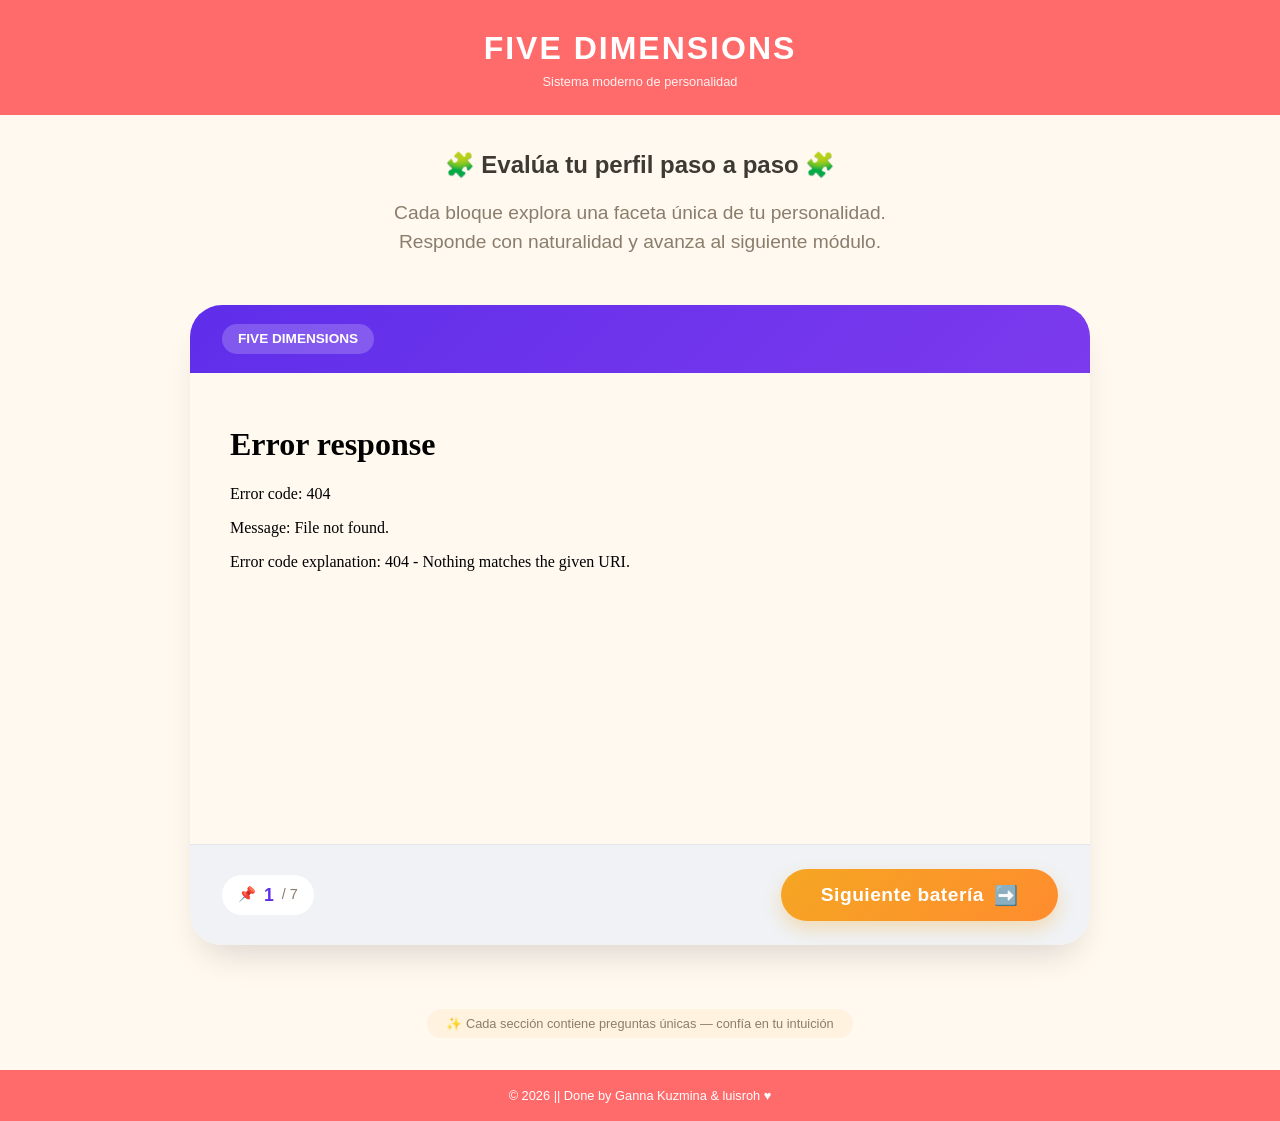
==== test.html @ 9b01ed00 "ADD[Big_five_test] Whole project structure. Basic JS functionality for current html documents. Quest" ====
<!DOCTYPE html>
<html lang="es">

<head>
    <meta charset="UTF-8">
    <meta name="viewport" content="width=device-width, initial-scale=1.0">
    <title>Five dimensions | Evaluación de Personalidad</title>
    <link rel="stylesheet" href="assets/CSS/test.css">

</head>

<body>
    <header>
        <h1>FIVE DIMENSIONS</h1>
        <p class="subheader">Sistema moderno de personalidad</p>
    </header>

    <main>
        <div class="hero">
            <h2>🧩 Evalúa tu perfil paso a paso 🧩</h2>
            <p class="hero-description">
                Cada bloque explora una faceta única de tu personalidad.<br>
                Responde con naturalidad y avanza al siguiente módulo.
            </p>
        </div>

        <div class="test-container">
            <div class="test-header">
                <div class="progress-badge">FIVE DIMENSIONS</div>
            </div>

            <div class="questions-iframe-area">
                <iframe id="questionFrame" src="batches/batch_1.html" title="Batería de preguntas"></iframe>
            </div>

            <div class="test-footer">
                <div class="question-counter">
                    <span>📌</span>
                    <span class="counter-number" id="currentModuleLabel">1</span>
                    <span>/ 7</span>
                </div>
                <button class="btn-next" id="nextButton">
                    Siguiente batería
                    <span>➡️</span>
                </button>
            </div>
        </div>

        <div>
            <span class="info-note">✨ Cada sección contiene preguntas únicas — confía en tu intuición</span>
        </div>
    </main>

    <footer>
        <p>&copy; 2026 || Done by Ganna Kuzmina & luisroh &hearts;</p>
    </footer>

    <script src="assets/JS/test.js"></script>
</body>

</html>
---- assets/CSS/test.css ----
:root {
    --primary-colour: #5F2EEA;
    --secondary-colour: #FF6B6B;
    --background-colour: #FFF9F0;
    --background2-colour: #F0F2F5;
    --font-colour: #3D3A34;
    --font-secondary-colour: #8B7D6B;
    --highlight-colour: #F5A623;

    --font-family: 'Segoe UI', Tahoma, Geneva, Verdana, sans-serif;

    --font-size-sm: 0.8rem;
    --font-size: 1rem;
    --font-size-md: 1.2rem;
    --font-size-lg: 1.5rem;
    --font-size-xl: 2rem;

    --font-light: 300;
    --font-regular: 400;
    --font-bold: 700;

    --line-height: 1.5;
}

*,
*::before,
*::after {
    box-sizing: border-box;
    margin: 0;
    padding: 0;
}

body {
    font-family: var(--font-family);
    background-color: var(--background-colour);
    color: var(--font-colour);
    font-size: var(--font-size);
    line-height: var(--line-height);
}


header {
    background-color: var(--secondary-colour);
    text-align: center;
    padding: 1.5rem;
    color: white;
}

header h1 {
    font-size: var(--font-size-xl);
    letter-spacing: 2px;
}

.subheader {
    font-size: var(--font-size-sm);
    opacity: 0.9;
}

main {
    display: flex;
    flex-direction: column;
    align-items: center;
    gap: 3rem;
    padding: 2rem 1rem;
}

.hero {
    text-align: center;
    max-width: 800px;
}

.hero h2 {
    font-size: var(--font-size-lg);
    margin-bottom: 1rem;
}

.hero-description {
    font-size: var(--font-size-md);
    color: var(--font-secondary-colour);
}

.test-container {
    background: white;
    border-radius: 32px;
    box-shadow: 0 20px 35px -12px rgba(0, 0, 0, 0.15);
    overflow: hidden;
    width: 100%;
    max-width: 900px;
    margin: 0 auto;
    transition: all 0.3s ease;
}

.test-header {
    background: linear-gradient(135deg, var(--primary-colour) 0%, #7C3AED 100%);
    padding: 1.2rem 2rem;
    color: white;
    display: flex;
    justify-content: space-between;
    align-items: baseline;
    flex-wrap: wrap;
    gap: 0.5rem;
}

.test-header h3 {
    margin: 0;
    font-size: 1.3rem;
    text-align: left;
    color: white;
}

.progress-badge {
    background: rgba(255, 255, 255, 0.2);
    padding: 0.3rem 1rem;
    border-radius: 40px;
    font-size: 0.85rem;
    font-weight: var(--font-bold);
}

.questions-iframe-area {
    padding: 2rem;
    min-height: 450px;
    background: var(--background-colour);
    transition: all 0.2s;
}

iframe {
    width: 100%;
    border: none;
    background: transparent;
    transition: height 0.2s ease;
}

.test-footer {
    padding: 1.5rem 2rem;
    background: var(--background2-colour);
    border-top: 1px solid rgba(0, 0, 0, 0.05);
    display: flex;
    justify-content: space-between;
    align-items: center;
    flex-wrap: wrap;
    gap: 1rem;
}

.question-counter {
    font-size: 0.9rem;
    color: var(--font-secondary-colour);
    background: white;
    padding: 0.4rem 1rem;
    border-radius: 40px;
    display: inline-flex;
    align-items: center;
    gap: 0.5rem;
}

.counter-number {
    font-weight: var(--font-bold);
    color: var(--primary-colour);
    font-size: 1.1rem;
}


.btn-next {
    background: linear-gradient(135deg, var(--highlight-colour) 0%, #FF8C2E 100%);
    border: none;
    padding: 0.9rem 2.5rem;
    font-size: 1.2rem;
    font-weight: var(--font-bold);
    border-radius: 60px;
    cursor: pointer;
    transition: all 0.25s;
    color: white;
    display: inline-flex;
    align-items: center;
    gap: 0.6rem;
    box-shadow: 0 8px 18px rgba(245, 166, 35, 0.3);
    letter-spacing: 0.5px;
}

.btn-next:hover {
    transform: translateY(-3px);
    box-shadow: 0 15px 25px -8px rgba(245, 166, 35, 0.5);
    background: linear-gradient(135deg, var(--highlight-colour) 0%, #FF7A1F 100%);
}

.btn-next:active {
    transform: translateY(1px);
}

.test-container {
    animation: fadeSlide 0.4s ease-out;
}

.info-note {
    text-align: center;
    margin-top: 1rem;
    font-size: 0.8rem;
    color: var(--font-secondary-colour);
    background: #FFF3E0;
    display: inline-block;
    padding: 0.3rem 1.2rem;
    border-radius: 50px;
}

footer {
    background-color: var(--secondary-colour);
    text-align: center;
    padding: 1rem;
    color: white;
    font-size: var(--font-size-sm);
}


@media (max-width: 680px) {
    .questions-iframe-area {
        padding: 1.2rem;
    }

    .test-footer {
        flex-direction: column;
        align-items: stretch;
        text-align: center;
    }

    .btn-next {
        justify-content: center;
    }
}


@keyframes fadeSlide {
    from {
        opacity: 0;
        transform: translateY(8px);
    }

    to {
        opacity: 1;
        transform: translateY(0);
    }
}
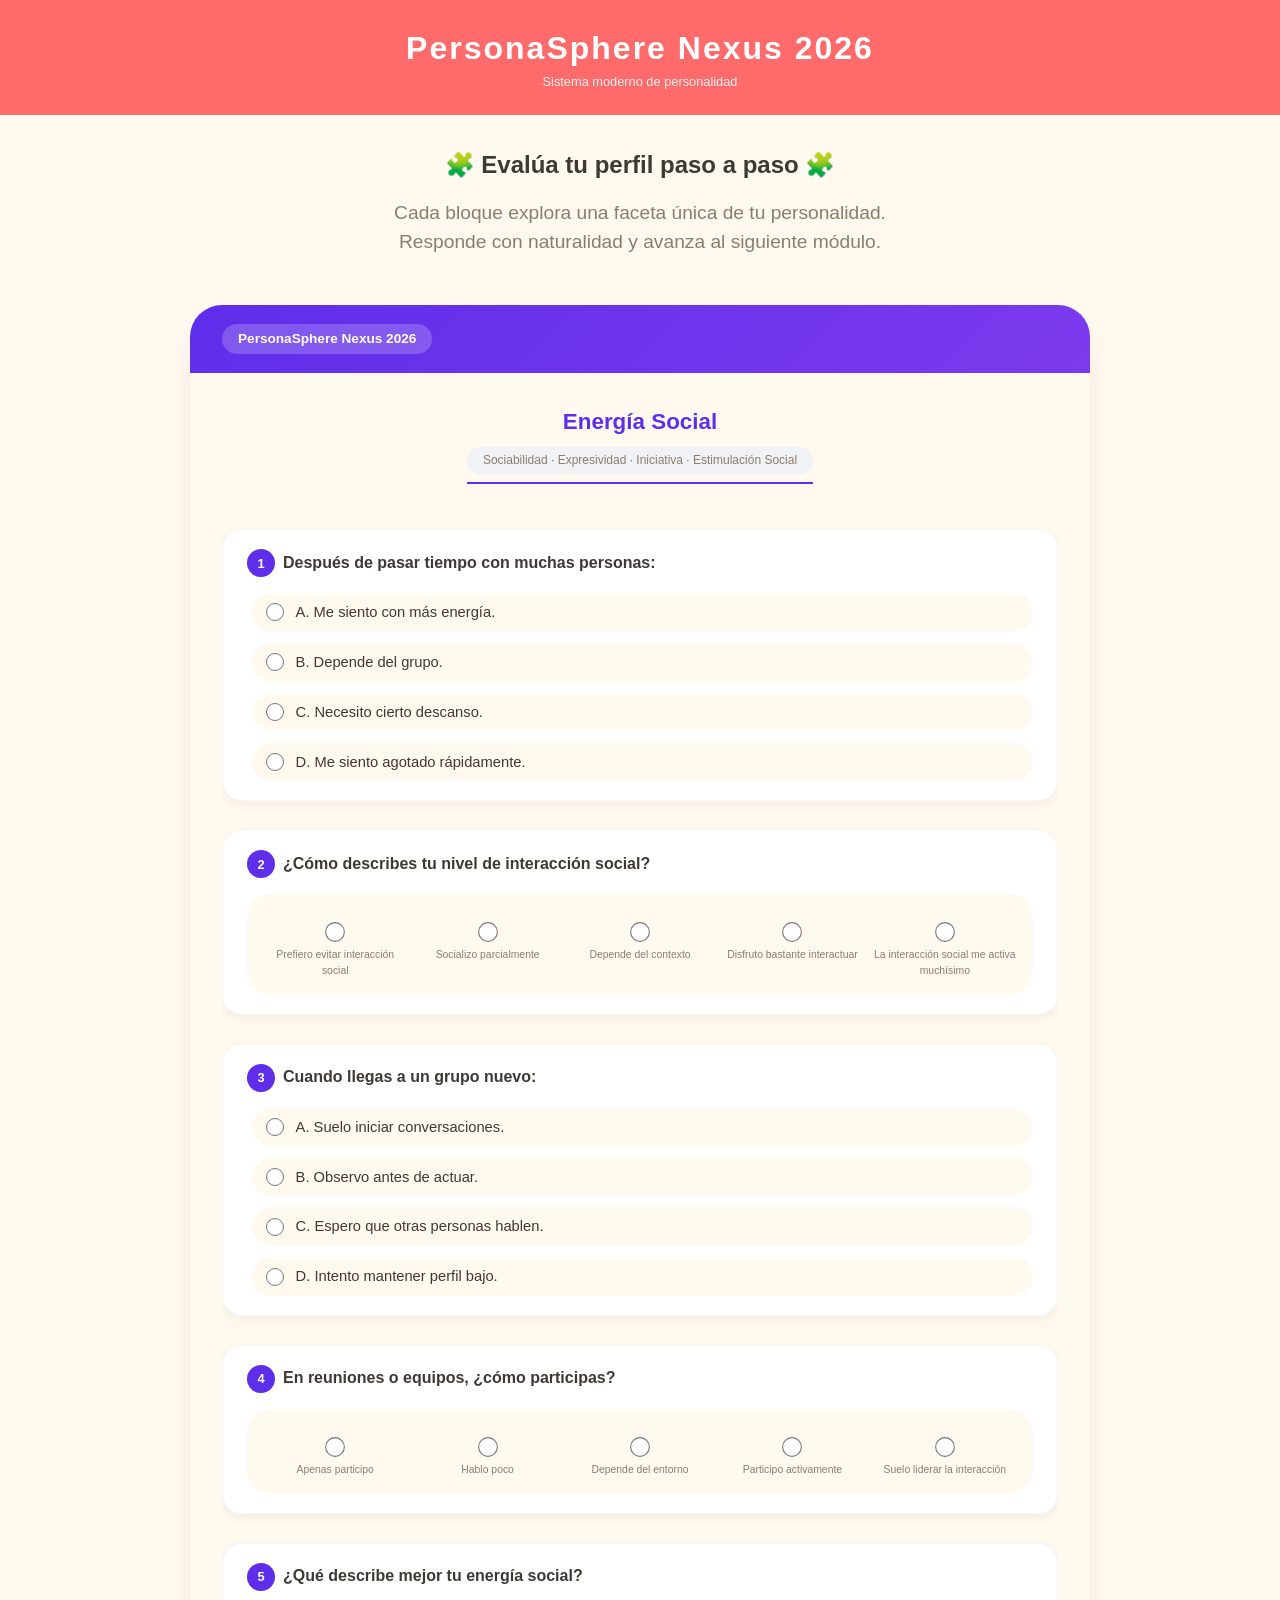
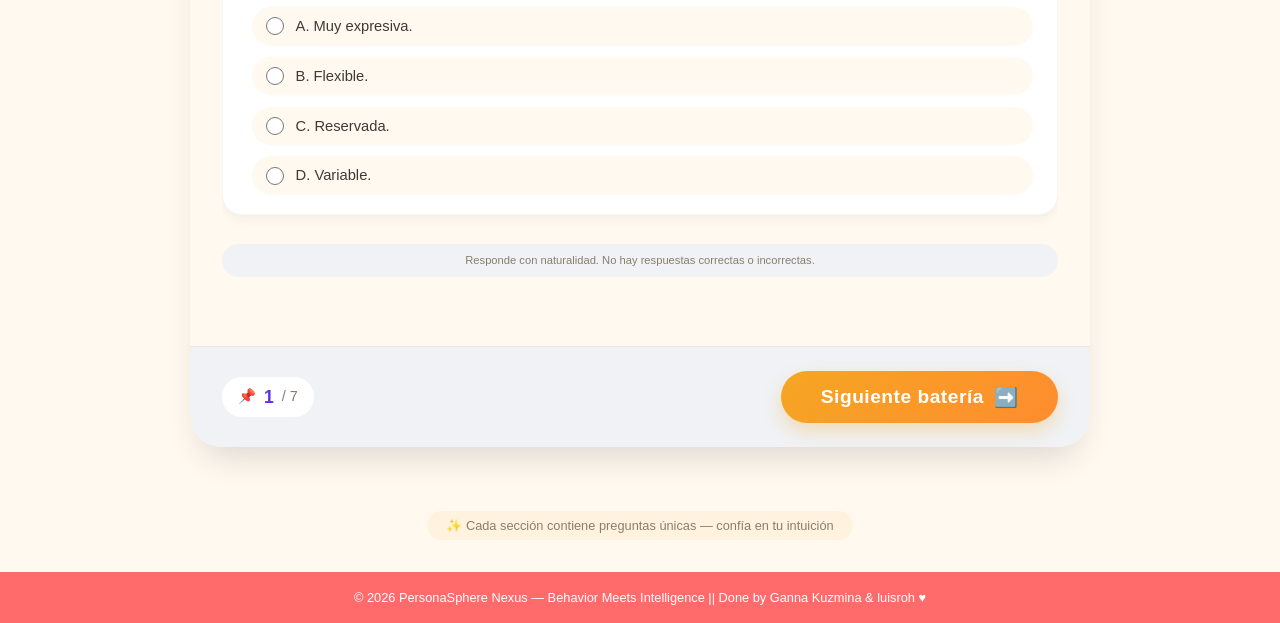
==== commit 768e18d5: "Fix[PersonaSphere] Rephrasing done in order to adapt to new terminology" ====
--- a/test.html
+++ b/test.html
@@ -4,14 +4,14 @@
 <head>
     <meta charset="UTF-8">
     <meta name="viewport" content="width=device-width, initial-scale=1.0">
-    <title>Five dimensions | Evaluación de Personalidad</title>
+    <title>PersonaSphere Nexus 2026</title>
     <link rel="stylesheet" href="assets/CSS/test.css">
 
 </head>
 
 <body>
     <header>
-        <h1>FIVE DIMENSIONS</h1>
+        <h1>PersonaSphere Nexus 2026</h1>
         <p class="subheader">Sistema moderno de personalidad</p>
     </header>
 
@@ -26,7 +26,7 @@
 
         <div class="test-container">
             <div class="test-header">
-                <div class="progress-badge">FIVE DIMENSIONS</div>
+                <div class="progress-badge">PersonaSphere Nexus 2026</div>
             </div>
 
             <div class="questions-iframe-area">
@@ -52,7 +52,7 @@
     </main>
 
     <footer>
-        <p>&copy; 2026 || Done by Ganna Kuzmina & luisroh &hearts;</p>
+        <p>© 2026 PersonaSphere Nexus — Behavior Meets Intelligence || Done by Ganna Kuzmina & luisroh &hearts;</p>
     </footer>
 
     <script src="assets/JS/test.js"></script>
